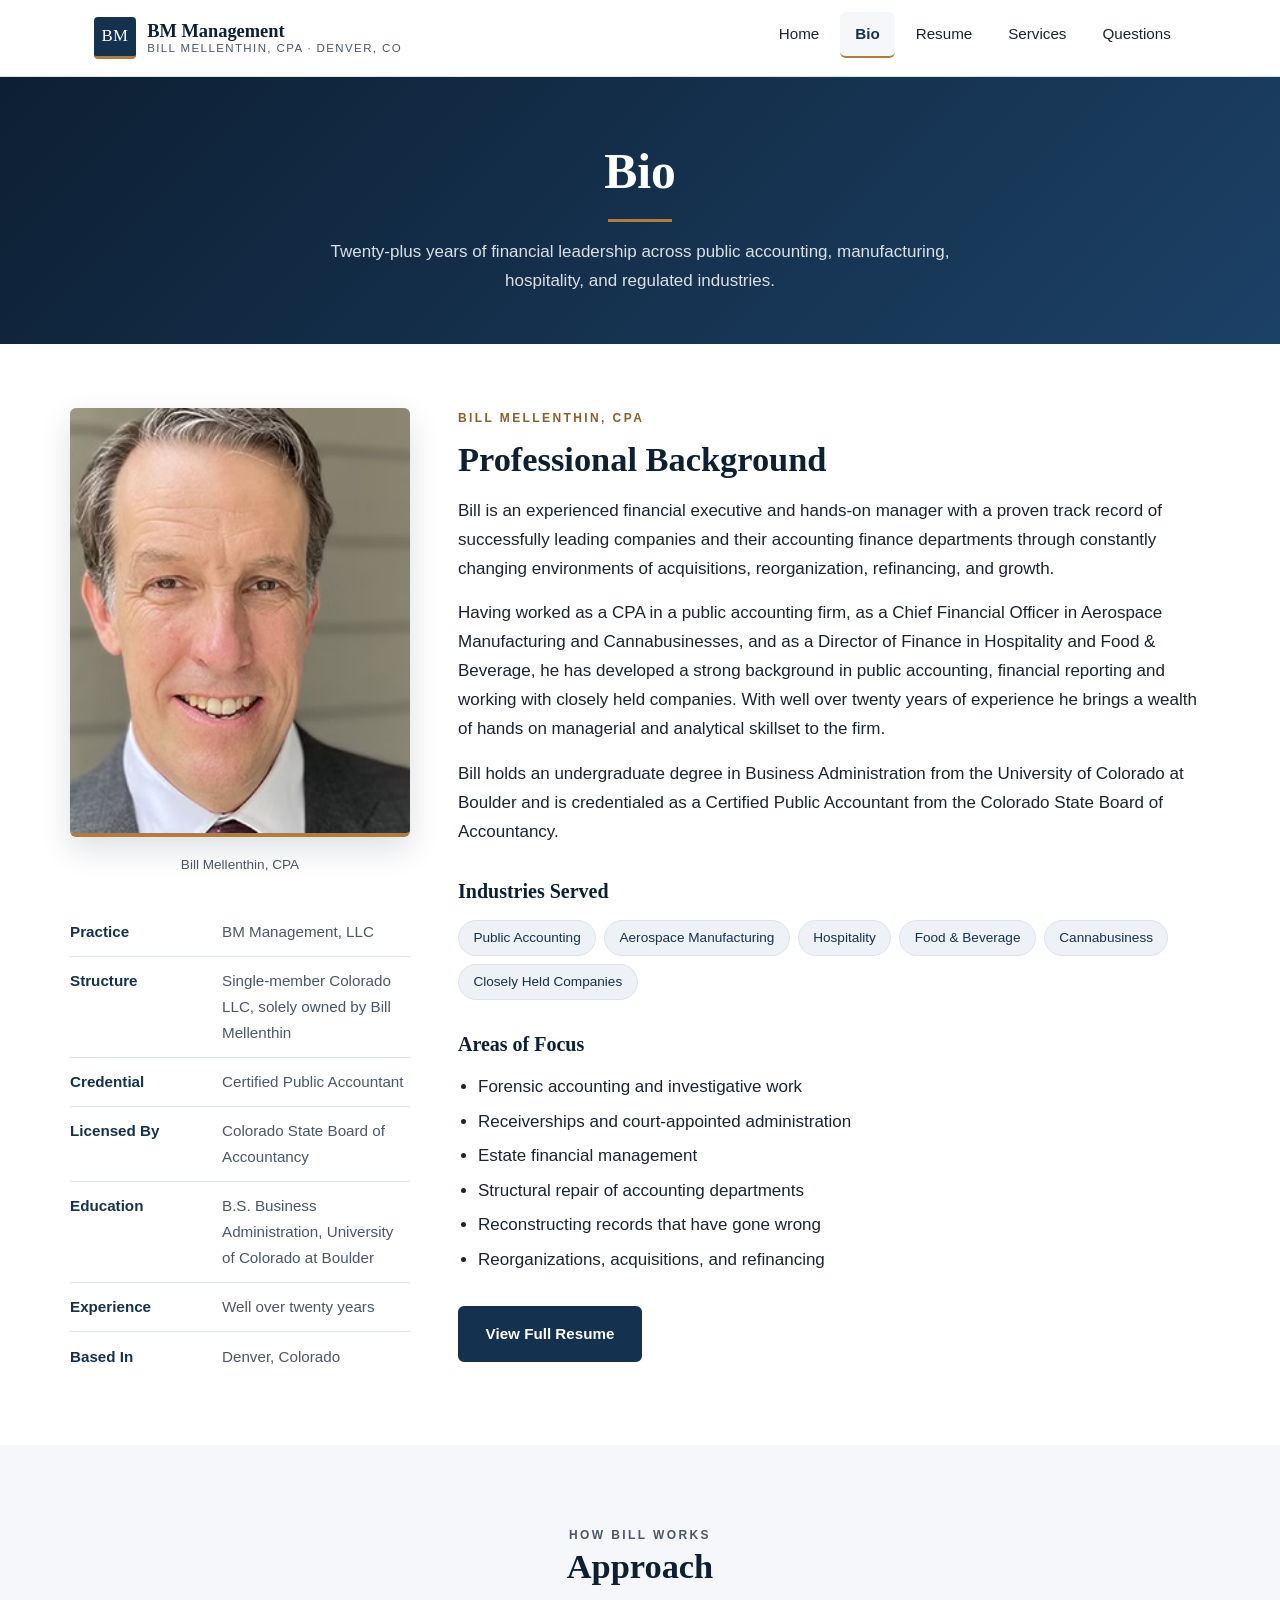
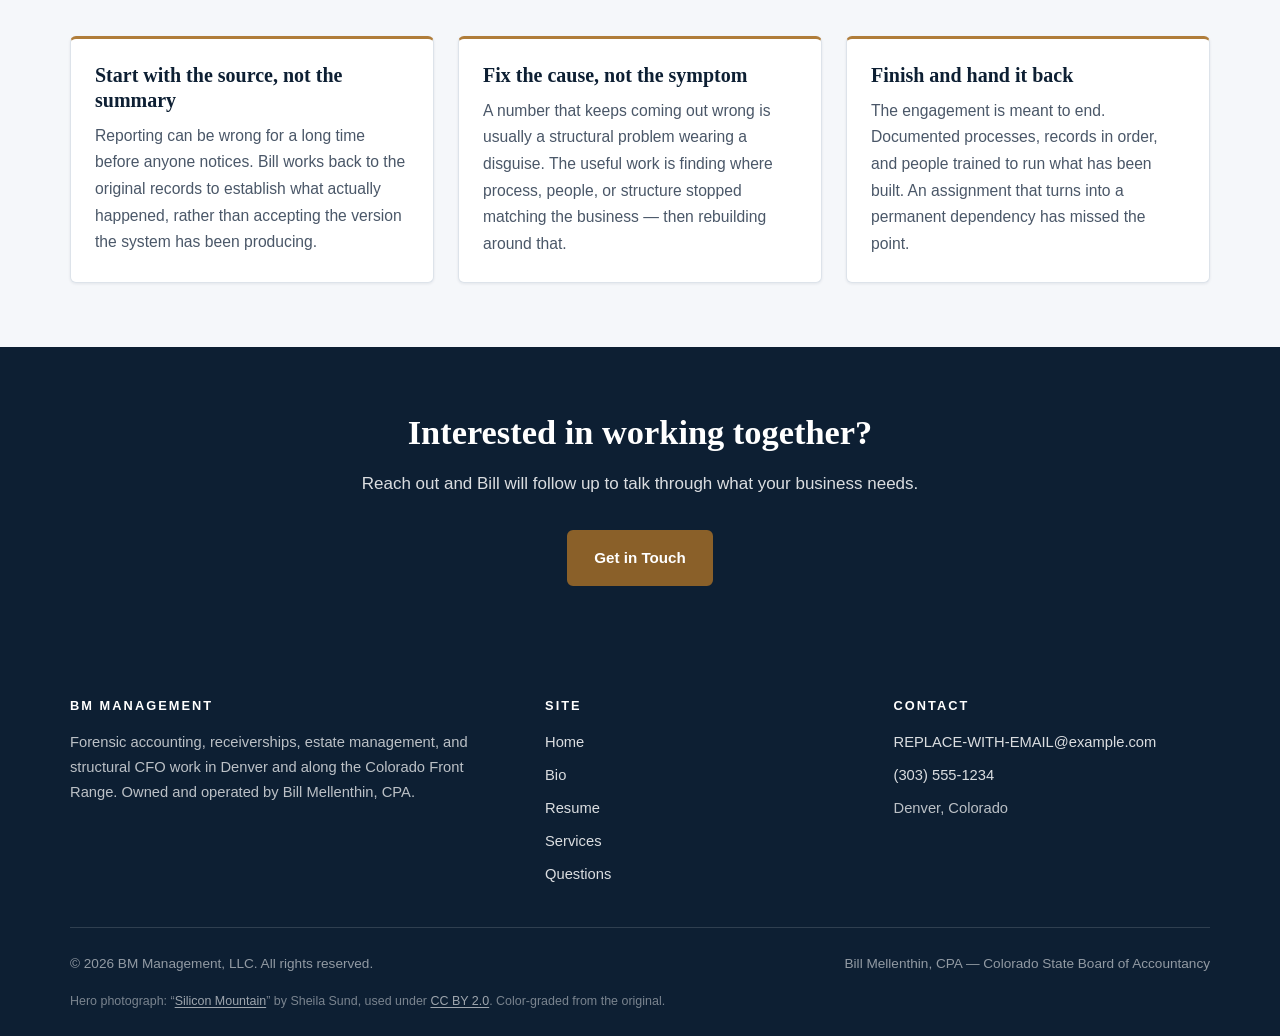
==== bio.html @ ce3579af "Add files via upload" ====
<!DOCTYPE html>
<html lang="en">
<head>
  <meta charset="utf-8">
  <meta name="viewport" content="width=device-width, initial-scale=1">
  <title>Bio &mdash; Bill Mellenthin, CPA | BM Management</title>
  <meta name="description" content="The professional background of Bill Mellenthin, CPA, owner of BM Management: public accounting, CFO roles in aerospace manufacturing and cannabusinesses, and Director of Finance in hospitality and food and beverage.">
  <link rel="stylesheet" href="assets/css/styles.css">
</head>
<body>

<a class="skip-link" href="#main">Skip to main content</a>

<header class="site-header">
  <div class="header-inner">
    <a class="brand" href="index.html">
      <span class="brand-mark" aria-hidden="true">BM</span>
      <span class="brand-text">
        <span class="brand-name">BM Management</span>
        <span class="brand-sub">Bill Mellenthin, CPA &middot; Denver, CO</span>
      </span>
    </a>

    <button class="nav-toggle" type="button" aria-expanded="false" aria-controls="site-nav" aria-label="Open menu">
      &#9776;
    </button>

    <nav class="site-nav" id="site-nav" aria-label="Main">
      <ul>
        <li><a href="index.html">Home</a></li>
        <li><a href="bio.html" aria-current="page">Bio</a></li>
        <li><a href="resume.html">Resume</a></li>
        <li><a href="services.html">Services</a></li>
        <li><a href="questions.html">Questions</a></li>
      </ul>
    </nav>
  </div>
</header>

<main id="main">

  <section class="page-hero">
    <h1>Bio</h1>
    <hr class="hero-rule">
    <p>Twenty-plus years of financial leadership across public accounting, manufacturing, hospitality, and regulated industries.</p>
  </section>

  <!-- ===== Portrait + full bio ===== -->
  <section class="section">
    <div class="container">
      <div class="media">
        <div>
          <div class="portrait-frame">
            <img src="assets/images/bill-mellenthin.jpg"
                 alt="Portrait of Bill Mellenthin, CPA">
          </div>
          <p class="portrait-caption">Bill Mellenthin, CPA</p>

          <dl class="facts" style="margin-top:var(--s-4);">
            <div>
              <dt>Practice</dt>
              <dd>BM Management, LLC</dd>
            </div>
            <div>
              <dt>Structure</dt>
              <dd>Single-member Colorado LLC, solely owned by Bill Mellenthin</dd>
            </div>
            <div>
              <dt>Credential</dt>
              <dd>Certified Public Accountant</dd>
            </div>
            <div>
              <dt>Licensed By</dt>
              <dd>Colorado State Board of Accountancy</dd>
            </div>
            <div>
              <dt>Education</dt>
              <dd>B.S. Business Administration, University of Colorado at Boulder</dd>
            </div>
            <div>
              <dt>Experience</dt>
              <dd>Well over twenty years</dd>
            </div>
            <div>
              <dt>Based In</dt>
              <dd>Denver, Colorado</dd>
            </div>
          </dl>
        </div>

        <div>
          <p class="eyebrow">Bill Mellenthin, CPA</p>
          <h2>Professional Background</h2>

          <p>
            Bill is an experienced financial executive and hands-on manager with a proven track
            record of successfully leading companies and their accounting finance departments
            through constantly changing environments of acquisitions, reorganization, refinancing,
            and growth.
          </p>

          <p>
            Having worked as a CPA in a public accounting firm, as a Chief Financial Officer in
            Aerospace Manufacturing and Cannabusinesses, and as a Director of Finance in
            Hospitality and Food &amp; Beverage, he has developed a strong background in public
            accounting, financial reporting and working with closely held companies. With well
            over twenty years of experience he brings a wealth of hands on managerial and
            analytical skillset to the firm.
            <!-- NOTE: "to the firm" is verbatim from Bill's previous employer's website,
                 where "the firm" meant THAT firm. Now that BM Management exists this reads
                 ambiguously. Suggested rewrite once Bill approves: "...brings a wealth of
                 hands-on managerial and analytical skill to every engagement."
                 Left as-is for now — these are his words, not ours, to change. -->
          </p>

          <p>
            Bill holds an undergraduate degree in Business Administration from the University of
            Colorado at Boulder and is credentialed as a Certified Public Accountant from the
            Colorado State Board of Accountancy.
          </p>

          <h3 style="margin-top:var(--s-4);">Industries Served</h3>
          <ul class="pills" style="margin-bottom:var(--s-4);">
            <li>Public Accounting</li>
            <li>Aerospace Manufacturing</li>
            <li>Hospitality</li>
            <li>Food &amp; Beverage</li>
            <li>Cannabusiness</li>
            <li>Closely Held Companies</li>
          </ul>

          <h3>Areas of Focus</h3>
          <ul>
            <li>Forensic accounting and investigative work</li>
            <li>Receiverships and court-appointed administration</li>
            <li>Estate financial management</li>
            <li>Structural repair of accounting departments</li>
            <li>Reconstructing records that have gone wrong</li>
            <li>Reorganizations, acquisitions, and refinancing</li>
          </ul>

          <p style="margin-top:var(--s-4);">
            <a class="btn btn--navy" href="resume.html">View Full Resume</a>
          </p>
        </div>
      </div>
    </div>
  </section>

  <!-- ===== Approach ===== -->
  <section class="section section--tint">
    <div class="container">
      <div class="section-head">
        <p class="eyebrow">How Bill Works</p>
        <h2>Approach</h2>
      </div>

      <div class="grid grid--3">
        <article class="card card--accent">
          <h3>Start with the source, not the summary</h3>
          <p>
            Reporting can be wrong for a long time before anyone notices. Bill works back to
            the original records to establish what actually happened, rather than accepting
            the version the system has been producing.
          </p>
        </article>
        <article class="card card--accent">
          <h3>Fix the cause, not the symptom</h3>
          <p>
            A number that keeps coming out wrong is usually a structural problem wearing a
            disguise. The useful work is finding where process, people, or structure stopped
            matching the business &mdash; then rebuilding around that.
          </p>
        </article>
        <article class="card card--accent">
          <h3>Finish and hand it back</h3>
          <p>
            The engagement is meant to end. Documented processes, records in order, and
            people trained to run what has been built. An assignment that turns into a
            permanent dependency has missed the point.
          </p>
        </article>
      </div>
    </div>
  </section>

  <section class="section section--navy cta-band">
    <div class="container--narrow">
      <h2>Interested in working together?</h2>
      <p>Reach out and Bill will follow up to talk through what your business needs.</p>
      <!-- TODO: replace with Bill's real email address -->
      <a class="btn btn--primary" href="mailto:REPLACE-WITH-EMAIL@example.com">Get in Touch</a>
    </div>
  </section>

</main>

<footer class="site-footer">
  <div class="footer-grid">
    <div>
      <h4>BM Management</h4>
      <p>
        Forensic accounting, receiverships, estate management, and structural CFO
        work in Denver and along the Colorado Front Range. Owned and operated by
        Bill Mellenthin, CPA.
      </p>
    </div>
    <div>
      <h4>Site</h4>
      <ul>
        <li><a href="index.html">Home</a></li>
        <li><a href="bio.html">Bio</a></li>
        <li><a href="resume.html">Resume</a></li>
        <li><a href="services.html">Services</a></li>
        <li><a href="questions.html">Questions</a></li>
      </ul>
    </div>
    <div>
      <h4>Contact</h4>
      <ul>
        <!-- TODO: replace both placeholders with Bill's real contact details -->
        <li><a href="mailto:REPLACE-WITH-EMAIL@example.com">REPLACE-WITH-EMAIL@example.com</a></li>
        <li><a href="tel:+13035551234">(303) 555-1234</a></li>
        <li>Denver, Colorado</li>
      </ul>
    </div>
  </div>
  <div class="footer-bottom">
    <!-- TODO: confirm the exact registered name on the Colorado Secretary of
         State filing and match it here character for character. -->
    <span>&copy; 2026 BM Management, LLC. All rights reserved.</span>
    <span>Bill Mellenthin, CPA &mdash; Colorado State Board of Accountancy</span>
  </div>
  <p class="photo-credit">
    Hero photograph: &ldquo;<a href="https://commons.wikimedia.org/wiki/File:Silicon_Mountain.jpg">Silicon Mountain</a>&rdquo;
    by Sheila Sund, used under <a href="https://creativecommons.org/licenses/by/2.0/">CC BY 2.0</a>. Color-graded from the original.
  </p>
</footer>

<script src="assets/js/main.js"></script>
</body>
</html>
---- assets/css/styles.css ----
/* ==========================================================================
   Bill Mellenthin, CPA — site styles
   Single stylesheet shared by all five pages.
   Sections: 1 Tokens · 2 Base · 3 Header/Nav · 4 Hero · 5 Layout · 6 Components
             7 Page-specific · 8 Footer · 9 Responsive · 10 Accessibility
   ========================================================================== */

/* --------------------------------------------------------------------------
   1. Design tokens — change colors/spacing here and the whole site follows
   -------------------------------------------------------------------------- */
:root {
  /* Brand palette */
  --navy-900: #0d1f33;
  --navy-800: #14314f;
  --navy-700: #1c4166;
  --navy-600: #275a86;
  /* Bronze/gold. Three weights, each with a checked contrast job:
     --accent     decorative only (rules, borders, dots) — 3.6:1 on white,
                  fine for non-text but NOT safe for small text
     --accent-dk  the text/button weight — 5.6:1 on white, passes AA
     --accent-lt  for use on dark — 9.6:1 on --navy-900, and 5.1:1 or better
                  on the hero photo at every tested viewport width */
  --accent:     #b07d3a;
  --accent-dk:  #8a6029;
  --accent-dkr: #6d4b20;   /* hover state for accent-dk */
  /* Lightened from #d9b478 on 2026-08-10. Measured against the actual rendered
     hero (not a model), the old value put the hero eyebrow at 4.46:1 — just
     under the 4.5 AA threshold for small text. This value clears it. */
  --accent-lt:  #e0c089;

  /* Neutrals */
  --ink:        #1a2430;   /* body text */
  --ink-soft:   #4a5768;   /* secondary text */
  --line:       #dde3ea;
  --surface:    #ffffff;
  --surface-2:  #f5f7fa;
  --surface-3:  #eef2f7;

  /* Typography */
  --font-serif: "Iowan Old Style", "Palatino Linotype", Palatino, "Book Antiqua", Georgia, serif;
  --font-sans:  -apple-system, BlinkMacSystemFont, "Segoe UI", Roboto, "Helvetica Neue", Arial, sans-serif;

  /* Spacing scale */
  --s-1: 0.5rem;
  --s-2: 1rem;
  --s-3: 1.5rem;
  --s-4: 2rem;
  --s-5: 3rem;
  --s-6: 4rem;
  --s-7: 6rem;

  /* Other */
  --radius: 6px;
  --shadow-sm: 0 1px 3px rgba(13, 31, 51, 0.08);
  --shadow-md: 0 4px 16px rgba(13, 31, 51, 0.10);
  --shadow-lg: 0 12px 32px rgba(13, 31, 51, 0.14);
  --maxw: 1140px;
  --maxw-narrow: 780px;
}

/* --------------------------------------------------------------------------
   2. Base
   -------------------------------------------------------------------------- */
*, *::before, *::after { box-sizing: border-box; }

html { scroll-behavior: smooth; }

body {
  margin: 0;
  font-family: var(--font-sans);
  font-size: 1.0625rem;      /* 17px — comfortable default */
  line-height: 1.7;
  color: var(--ink);
  background: var(--surface);
  -webkit-font-smoothing: antialiased;
}

h1, h2, h3, h4 {
  font-family: var(--font-serif);
  color: var(--navy-900);
  line-height: 1.25;
  margin: 0 0 var(--s-2);
  font-weight: 600;
}

h1 { font-size: clamp(2.1rem, 4.5vw, 3.1rem); }
h2 { font-size: clamp(1.6rem, 3vw, 2.15rem); }
h3 { font-size: 1.25rem; }
h4 { font-size: 1.05rem; }

p  { margin: 0 0 var(--s-2); }
p:last-child { margin-bottom: 0; }

a { color: var(--navy-600); text-decoration-thickness: 1px; text-underline-offset: 2px; }
a:hover { color: var(--accent-dk); }

img { max-width: 100%; height: auto; display: block; }

ul, ol { margin: 0 0 var(--s-2); padding-left: 1.25rem; }
li { margin-bottom: 0.35rem; }

hr { border: 0; border-top: 1px solid var(--line); margin: var(--s-4) 0; }

/* --------------------------------------------------------------------------
   3. Header + navigation
   -------------------------------------------------------------------------- */
.site-header {
  position: sticky;
  top: 0;
  z-index: 50;
  background: rgba(255, 255, 255, 0.96);
  backdrop-filter: saturate(180%) blur(8px);
  border-bottom: 1px solid var(--line);
}

.header-inner {
  max-width: var(--maxw);
  margin: 0 auto;
  padding: 0 var(--s-3);
  display: flex;
  align-items: center;
  justify-content: space-between;
  min-height: 76px;
  gap: var(--s-3);
}

.brand {
  display: flex;
  align-items: center;
  gap: 0.7rem;
  text-decoration: none;
  color: inherit;
}
.brand:hover { color: inherit; }

.brand-mark {
  width: 42px; height: 42px;
  flex: 0 0 42px;
  border-radius: 4px;
  background: var(--navy-800);
  color: #fff;
  font-family: var(--font-serif);
  font-size: 1.05rem;
  letter-spacing: 0.02em;
  display: grid;
  place-items: center;
  border-bottom: 3px solid var(--accent);
}

.brand-text { display: flex; flex-direction: column; line-height: 1.2; }
.brand-name {
  font-family: var(--font-serif);
  font-size: 1.15rem;
  font-weight: 600;
  color: var(--navy-900);
}
.brand-sub {
  font-size: 0.72rem;
  letter-spacing: 0.12em;
  text-transform: uppercase;
  color: var(--ink-soft);
}

.nav-toggle {
  display: none;
  background: none;
  border: 1px solid var(--line);
  border-radius: var(--radius);
  padding: 0.55rem 0.7rem;
  cursor: pointer;
  color: var(--navy-800);
  font-size: 1.15rem;
  line-height: 1;
}

.site-nav ul {
  list-style: none;
  display: flex;
  gap: 0.35rem;
  margin: 0;
  padding: 0;
}

.site-nav a {
  display: block;
  padding: 0.55rem 0.95rem;
  border-radius: var(--radius);
  text-decoration: none;
  color: var(--ink);
  font-size: 0.95rem;
  font-weight: 500;
  border-bottom: 2px solid transparent;
  transition: background-color 0.15s ease, color 0.15s ease;
}

.site-nav a:hover { background: var(--surface-2); color: var(--navy-700); }

/* The current page carries the same filled background as the hover state, so
   it reads as "you are here" without needing to be hovered. The bronze
   underline stays on top of it: background alone would leave the current page
   indistinguishable from whatever the mouse happens to be resting on, and
   would be invisible to anyone who can't perceive the fill. */
.site-nav a[aria-current="page"] {
  background: var(--surface-2);
  color: var(--navy-800);
  border-bottom-color: var(--accent);
  font-weight: 600;
}

/* Hovering the page you're already on still gives feedback — one step darker. */
.site-nav a[aria-current="page"]:hover {
  background: var(--surface-3);
  color: var(--navy-800);
}

/* --------------------------------------------------------------------------
   4. Hero
   -------------------------------------------------------------------------- */
.hero {
  position: relative;
  /* Photograph: "Silicon Mountain" by Sheila Sund, CC BY 2.0 (see footer credit).
     The file has been colour-graded before upload — a graduated ND on the sky
     and, more importantly, a highlight rolloff on the sunlit tower faces, which
     were blown to pure white and were the real obstacle to legible text.

     The overlay gets HEAVIER toward the bottom, which is the opposite of the
     usual instinct: the sky is already graded down, while the brightest pixels
     in the frame are the lit buildings in the lower half.

     The top stop was raised from 0.55 to 0.64 on 2026-08-10: measured against
     the REAL RENDER (not a model), the gold eyebrow near the top of the hero
     was landing at 4.24:1 on wide viewports — under the 4.5 AA threshold.

     HOW TO VERIFY THIS PROPERLY: render the page twice, once normally and once
     with `.hero-inner *{visibility:hidden}`, and read background luminance from
     the text-hidden copy. Sampling the normal render alone is WRONG — the
     anti-aliased edges of the glyphs get counted as background and the numbers
     come out nonsensical (white text appearing to sit on white).
     Measured figures are in docs/ACCESSIBILITY-AND-FUTURE-IDEAS.txt.
     If this photo is ever swapped, re-measure the same way. */
  background-image:
    linear-gradient(
      rgba(8, 20, 35, 0.64) 0%,
      rgba(8, 20, 35, 0.70) 50%,
      rgba(8, 20, 35, 0.76) 100%),
    url("../images/hero-denver-rockies.jpg");
  background-size: cover;
  background-position: center 58%;
  color: #fff;
  padding: var(--s-7) var(--s-3);
  text-align: center;
}

.hero-inner { max-width: 820px; margin: 0 auto; }

.hero-eyebrow {
  font-size: 0.78rem;
  letter-spacing: 0.22em;
  text-transform: uppercase;
  color: var(--accent-lt);
  margin-bottom: var(--s-2);
}

.hero h1 { color: #fff; margin-bottom: var(--s-2); }

/* "CPA" sits on its own line beneath the name. Letterspaced so three letters
   still carry weight at this size.
   The text-indent matters: letter-spacing adds trailing space after the LAST
   letter too, which drags centered text visibly off-centre. Indenting by the
   same amount puts it back. */
.hero h1 .hero-cred {
  display: block;
  margin-top: 0.6rem;
  font-family: var(--font-sans);
  font-size: clamp(1rem, 1.8vw, 1.2rem);
  font-weight: 600;
  letter-spacing: 0.36em;
  text-indent: 0.36em;
  text-transform: uppercase;
  color: var(--accent-lt);
}

.hero-rule {
  width: 64px;
  height: 3px;
  background: var(--accent);
  margin: var(--s-2) auto var(--s-3);
  border: 0;
}

.hero-lede {
  font-size: clamp(1.05rem, 2vw, 1.2rem);
  color: rgba(255, 255, 255, 0.92);
  max-width: 640px;
  margin: 0 auto var(--s-4);
}

.hero-actions {
  display: flex;
  flex-wrap: wrap;
  gap: var(--s-2);
  justify-content: center;
}

/* Slim hero used on interior pages */
.page-hero {
  background: var(--navy-900);
  background-image: linear-gradient(135deg, var(--navy-900), var(--navy-700));
  color: #fff;
  padding: var(--s-6) var(--s-3) var(--s-5);
  text-align: center;
}
.page-hero h1 { color: #fff; margin-bottom: 0.35rem; }
.page-hero p {
  color: rgba(255, 255, 255, 0.85);
  max-width: 640px;
  margin: var(--s-2) auto 0;
}
.page-hero .hero-rule { margin-bottom: 0; }

/* --------------------------------------------------------------------------
   5. Layout
   -------------------------------------------------------------------------- */
.section { padding: var(--s-6) var(--s-3); }
.section--tint { background: var(--surface-2); }
.section--navy { background: var(--navy-900); color: rgba(255,255,255,0.9); }
.section--navy h2 { color: #fff; }

.container { max-width: var(--maxw); margin: 0 auto; }
.container--narrow { max-width: var(--maxw-narrow); margin: 0 auto; }

.section-head { text-align: center; margin-bottom: var(--s-5); }
.section-head p {
  color: var(--ink-soft);
  max-width: 640px;
  margin: var(--s-2) auto 0;
}

.eyebrow {
  font-size: 0.75rem;
  letter-spacing: 0.2em;
  text-transform: uppercase;
  color: var(--accent-dk);
  font-weight: 600;
  margin-bottom: 0.6rem;
}

.grid { display: grid; gap: var(--s-3); }
.grid--2 { grid-template-columns: repeat(2, 1fr); }
.grid--3 { grid-template-columns: repeat(3, 1fr); }
.grid--4 { grid-template-columns: repeat(4, 1fr); }

/* --------------------------------------------------------------------------
   6. Components
   -------------------------------------------------------------------------- */

/* Buttons */
.btn {
  display: inline-block;
  padding: 0.8rem 1.6rem;
  border-radius: var(--radius);
  font-size: 0.95rem;
  font-weight: 600;
  text-decoration: none;
  border: 2px solid transparent;
  cursor: pointer;
  transition: background-color 0.15s ease, color 0.15s ease, border-color 0.15s ease;
}

/* Uses --accent-dk, not --accent: white on --accent is only 3.6:1 and the
   button label is small bold text, which needs 4.5:1. */
.btn--primary { background: var(--accent-dk); border-color: var(--accent-dk); color: #fff; }
.btn--primary:hover { background: var(--accent-dkr); border-color: var(--accent-dkr); color: #fff; }

.btn--outline { background: transparent; border-color: rgba(255,255,255,0.7); color: #fff; }
.btn--outline:hover { background: rgba(255,255,255,0.12); color: #fff; border-color: #fff; }

.btn--navy { background: var(--navy-800); border-color: var(--navy-800); color: #fff; }
.btn--navy:hover { background: var(--navy-700); border-color: var(--navy-700); color: #fff; }

/* Cards */
.card {
  background: var(--surface);
  border: 1px solid var(--line);
  border-radius: var(--radius);
  padding: var(--s-3);
  box-shadow: var(--shadow-sm);
}

.card--accent { border-top: 3px solid var(--accent); }

.card h3 { margin-bottom: 0.6rem; }
.card p { color: var(--ink-soft); font-size: 0.98rem; }

.card-icon {
  width: 44px; height: 44px;
  border-radius: 50%;
  background: var(--surface-3);
  color: var(--navy-700);
  display: grid;
  place-items: center;
  font-family: var(--font-serif);
  font-size: 1.15rem;
  font-weight: 600;
  margin-bottom: var(--s-2);
}

/* Stat strip */
.stats {
  display: grid;
  grid-template-columns: repeat(3, 1fr);
  gap: var(--s-3);
  text-align: center;
}
.stat-num {
  font-family: var(--font-serif);
  font-size: 2.4rem;
  color: var(--accent-lt);
  line-height: 1.1;
  display: block;
}
.stat-label {
  font-size: 0.85rem;
  letter-spacing: 0.08em;
  text-transform: uppercase;
  color: rgba(255,255,255,0.75);
}

/* Two-column media block */
.media {
  display: grid;
  grid-template-columns: 340px 1fr;
  gap: var(--s-5);
  align-items: start;
}

.portrait-frame {
  border-radius: var(--radius);
  overflow: hidden;
  box-shadow: var(--shadow-lg);
  border-bottom: 4px solid var(--accent);
  background: var(--surface-3);
}
.portrait-frame img {
  width: 100%;
  aspect-ratio: 4 / 5;
  object-fit: cover;
  /* the source photo is a wide crop — pull focus onto the face */
  object-position: center 22%;
}

.portrait-caption {
  margin-top: var(--s-2);
  font-size: 0.85rem;
  color: var(--ink-soft);
  text-align: center;
}

/* Fact list (label / value rows) */
.facts { margin: 0; }
.facts div {
  display: flex;
  gap: var(--s-2);
  padding: 0.7rem 0;
  border-bottom: 1px solid var(--line);
  font-size: 0.95rem;
}
.facts div:last-child { border-bottom: 0; }
.facts dt {
  flex: 0 0 40%;
  font-weight: 600;
  color: var(--navy-800);
}
.facts dd { margin: 0; color: var(--ink-soft); }

/* Callout / note */
.note {
  background: #fdf6e9;
  border-left: 4px solid var(--accent);
  border-radius: 0 var(--radius) var(--radius) 0;
  padding: var(--s-2) var(--s-3);
  font-size: 0.95rem;
  color: #6b512a;
}
.note strong { color: #4d3a1c; }

/* Pills / tags */
.pills { display: flex; flex-wrap: wrap; gap: 0.5rem; padding: 0; margin: 0; list-style: none; }
.pills li {
  background: var(--surface-3);
  border: 1px solid var(--line);
  border-radius: 999px;
  padding: 0.35rem 0.9rem;
  font-size: 0.85rem;
  color: var(--navy-800);
  margin: 0;
}

/* CTA band */
.cta-band { text-align: center; }
.cta-band h2 { color: #fff; }
.cta-band p { color: rgba(255,255,255,0.85); max-width: 560px; margin: 0 auto var(--s-4); }

/* --------------------------------------------------------------------------
   7. Page-specific
   -------------------------------------------------------------------------- */

/* Resume — timeline */
.resume-actions {
  display: flex;
  gap: var(--s-2);
  flex-wrap: wrap;
  justify-content: center;
  margin-bottom: var(--s-5);
}

.timeline { position: relative; padding-left: var(--s-4); }
.timeline::before {
  content: "";
  position: absolute;
  left: 6px; top: 6px; bottom: 6px;
  width: 2px;
  background: var(--line);
}

.job { position: relative; margin-bottom: var(--s-5); }
.job:last-child { margin-bottom: 0; }
.job::before {
  content: "";
  position: absolute;
  left: calc(-1 * var(--s-4) + 1px);
  top: 8px;
  width: 12px; height: 12px;
  border-radius: 50%;
  background: var(--accent);
  border: 2px solid var(--surface);
  box-shadow: 0 0 0 2px var(--line);
}

.job-head {
  display: flex;
  flex-wrap: wrap;
  align-items: baseline;
  justify-content: space-between;
  gap: 0.5rem;
  margin-bottom: 0.15rem;
}
.job h3 { margin: 0; }
.job-dates {
  font-size: 0.85rem;
  color: var(--ink-soft);
  white-space: nowrap;
  font-variant-numeric: tabular-nums;
}
.job-org {
  color: var(--accent-dk);
  font-weight: 600;
  font-size: 0.95rem;
  margin-bottom: 0.6rem;
}
.job ul { color: var(--ink-soft); font-size: 0.97rem; }

/* Services */
.service-list { display: grid; gap: var(--s-3); grid-template-columns: repeat(2, 1fr); }
.service h3 { display: flex; align-items: baseline; gap: 0.6rem; }
.service h3 .num {
  font-size: 0.8rem;
  color: var(--accent-dk);   /* small text — needs the darker weight */
  font-family: var(--font-sans);
  font-weight: 700;
  letter-spacing: 0.08em;
}
.service ul { font-size: 0.95rem; color: var(--ink-soft); margin-top: 0.6rem; margin-bottom: 0; }

/* FAQ — <details>/<summary>, works without JavaScript */
.faq { border-top: 1px solid var(--line); }

.faq details {
  border-bottom: 1px solid var(--line);
}

.faq summary {
  cursor: pointer;
  padding: var(--s-3) 2.5rem var(--s-3) 0;
  position: relative;
  font-family: var(--font-serif);
  font-size: 1.1rem;
  font-weight: 600;
  color: var(--navy-900);
  list-style: none;
}
.faq summary::-webkit-details-marker { display: none; }

.faq summary::after {
  content: "+";
  position: absolute;
  right: 0.5rem;
  top: 50%;
  transform: translateY(-50%);
  font-family: var(--font-sans);
  font-size: 1.5rem;
  font-weight: 400;
  color: var(--accent);
  line-height: 1;
}
.faq details[open] summary::after { content: "\2013"; }

.faq summary:hover { color: var(--navy-600); }

.faq .faq-body {
  padding: 0 2.5rem var(--s-3) 0;
  color: var(--ink-soft);
  font-size: 0.98rem;
}

.faq-group-title {
  margin-top: var(--s-5);
  margin-bottom: var(--s-1);
  padding-bottom: 0.5rem;
}
.faq-group-title:first-of-type { margin-top: 0; }

/* --------------------------------------------------------------------------
   8. Footer
   -------------------------------------------------------------------------- */
.site-footer {
  background: var(--navy-900);
  color: rgba(255,255,255,0.72);
  padding: var(--s-5) var(--s-3) var(--s-3);
  font-size: 0.92rem;
}

.footer-grid {
  max-width: var(--maxw);
  margin: 0 auto;
  display: grid;
  grid-template-columns: 1.4fr 1fr 1fr;
  gap: var(--s-4);
}

.site-footer h4 {
  color: #fff;
  font-size: 0.8rem;
  letter-spacing: 0.16em;
  text-transform: uppercase;
  font-family: var(--font-sans);
  font-weight: 700;
  margin-bottom: var(--s-2);
}

.site-footer a { color: rgba(255,255,255,0.85); text-decoration: none; }
.site-footer a:hover { color: var(--accent-lt); text-decoration: underline; }

.site-footer ul { list-style: none; padding: 0; margin: 0; }
.site-footer li { margin-bottom: 0.5rem; }

.footer-bottom {
  max-width: var(--maxw);
  margin: var(--s-4) auto 0;
  padding-top: var(--s-3);
  border-top: 1px solid rgba(255,255,255,0.14);
  display: flex;
  flex-wrap: wrap;
  gap: var(--s-2);
  justify-content: space-between;
  font-size: 0.85rem;
  color: rgba(255,255,255,0.55);
}

/* Photo credit. The hero image is CC BY 2.0, which REQUIRES attribution —
   this line is a licence condition, not decoration. If the hero photo is
   ever replaced with one that needs no credit, remove it then and not before. */
.photo-credit {
  max-width: var(--maxw);
  margin: var(--s-2) auto 0;
  font-size: 0.78rem;
  color: rgba(255,255,255,0.45);
}
.photo-credit a { color: rgba(255,255,255,0.6); text-decoration: underline; }
.photo-credit a:hover { color: var(--accent-lt); }

/* --------------------------------------------------------------------------
   9. Responsive
   -------------------------------------------------------------------------- */
@media (max-width: 900px) {
  .media { grid-template-columns: 1fr; gap: var(--s-4); }
  .portrait-frame { max-width: 320px; margin: 0 auto; }
  .grid--3, .grid--4 { grid-template-columns: repeat(2, 1fr); }
  .footer-grid { grid-template-columns: 1fr 1fr; }
}

/* Phones and small tablets get a 1100px-wide copy of the hero photo
   (55KB instead of 153KB). Same grading, same overlay, same contrast. */
@media (max-width: 800px) {
  .hero {
    background-image:
      linear-gradient(
        rgba(8, 20, 35, 0.64) 0%,
        rgba(8, 20, 35, 0.70) 50%,
        rgba(8, 20, 35, 0.76) 100%),
      url("../images/hero-denver-rockies-small.jpg");
  }
}

@media (max-width: 760px) {
  .nav-toggle { display: block; }

  .site-nav {
    display: none;
    position: absolute;
    top: 100%;
    left: 0;
    right: 0;
    background: var(--surface);
    border-bottom: 1px solid var(--line);
    box-shadow: var(--shadow-md);
    padding: var(--s-2);
  }
  .site-nav.is-open { display: block; }

  .site-nav ul { flex-direction: column; gap: 0; }
  .site-nav a {
    padding: 0.85rem 0.75rem;
    border-radius: 0;
    border-bottom: 1px solid var(--line);
  }
  .site-nav li:last-child a { border-bottom: 0; }
  .site-nav a[aria-current="page"] {
    background: var(--surface-2);
    border-left: 3px solid var(--accent);
    border-bottom-color: var(--line);
  }

  .header-inner { position: relative; min-height: 68px; }

  .hero { padding: var(--s-6) var(--s-3); }
  .section { padding: var(--s-5) var(--s-3); }

  .grid--2, .grid--3, .grid--4, .service-list { grid-template-columns: 1fr; }
  .stats { grid-template-columns: 1fr; gap: var(--s-4); }
  .footer-grid { grid-template-columns: 1fr; }
  .facts div { flex-direction: column; gap: 0.15rem; }
  .facts dt { flex: none; }
  .hero-actions .btn { width: 100%; max-width: 320px; }
}

@media (max-width: 420px) {
  .brand-sub { display: none; }
}

/* --------------------------------------------------------------------------
   10. Accessibility helpers
   (Groundwork now — see docs/ACCESSIBILITY-AND-FUTURE-IDEAS.txt for the
    full ADA/WCAG pass we plan to do later.)
   -------------------------------------------------------------------------- */
.skip-link {
  position: absolute;
  left: -9999px;
  top: 0;
  background: var(--navy-900);
  color: #fff;
  padding: 0.75rem 1.25rem;
  z-index: 100;
  border-radius: 0 0 var(--radius) 0;
}
.skip-link:focus {
  left: 0;
  color: #fff;
}

/* Visible keyboard focus everywhere */
a:focus-visible,
button:focus-visible,
summary:focus-visible,
[tabindex]:focus-visible {
  outline: 3px solid var(--accent);
  outline-offset: 2px;
  border-radius: 2px;
}

.hero a:focus-visible,
.site-footer a:focus-visible,
.section--navy a:focus-visible {
  outline-color: var(--accent-lt);
}

/* Screen-reader-only text */
.visually-hidden {
  position: absolute;
  width: 1px; height: 1px;
  padding: 0; margin: -1px;
  overflow: hidden;
  clip: rect(0 0 0 0);
  white-space: nowrap;
  border: 0;
}

@media (prefers-reduced-motion: reduce) {
  html { scroll-behavior: auto; }
  *, *::before, *::after {
    animation-duration: 0.01ms !important;
    transition-duration: 0.01ms !important;
  }
}

/* --------------------------------------------------------------------------
   Print — makes the Resume page print/save-to-PDF cleanly
   -------------------------------------------------------------------------- */
@media print {
  .site-header, .site-footer, .page-hero, .resume-actions, .note, .skip-link { display: none !important; }
  body { font-size: 11pt; color: #000; }
  .section { padding: 0; }
  .job { page-break-inside: avoid; }
  a { color: #000; text-decoration: none; }
}
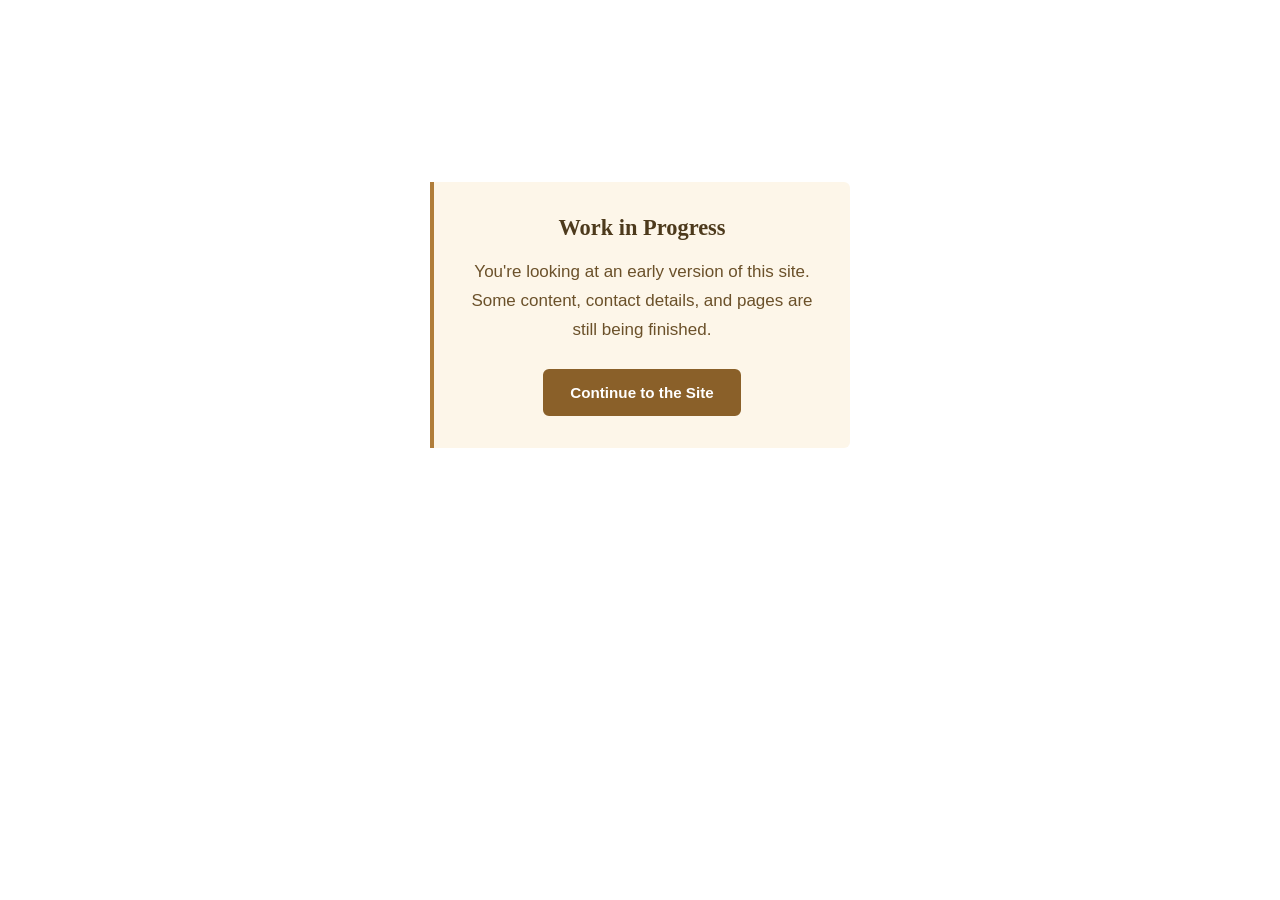
==== commit 3010f24c: "Rebuild: BM Management niche positioning, current site Local working copy as the new source of truth" ====
--- a/bio.html
+++ b/bio.html
@@ -2,6 +2,8 @@
 <html lang="en">
 <head>
   <meta charset="utf-8">
+  <!-- TEMPORARY WORK-IN-PROGRESS NOTICE — delete this line and the one below to remove. See assets/js/notice.js -->
+  <script src="assets/js/notice.js"></script><script>noticeEnforce();</script>
   <meta name="viewport" content="width=device-width, initial-scale=1">
   <title>Bio &mdash; Bill Mellenthin, CPA | BM Management</title>
   <meta name="description" content="The professional background of Bill Mellenthin, CPA, owner of BM Management: public accounting, CFO roles in aerospace manufacturing and cannabusinesses, and Director of Finance in hospitality and food and beverage.">
